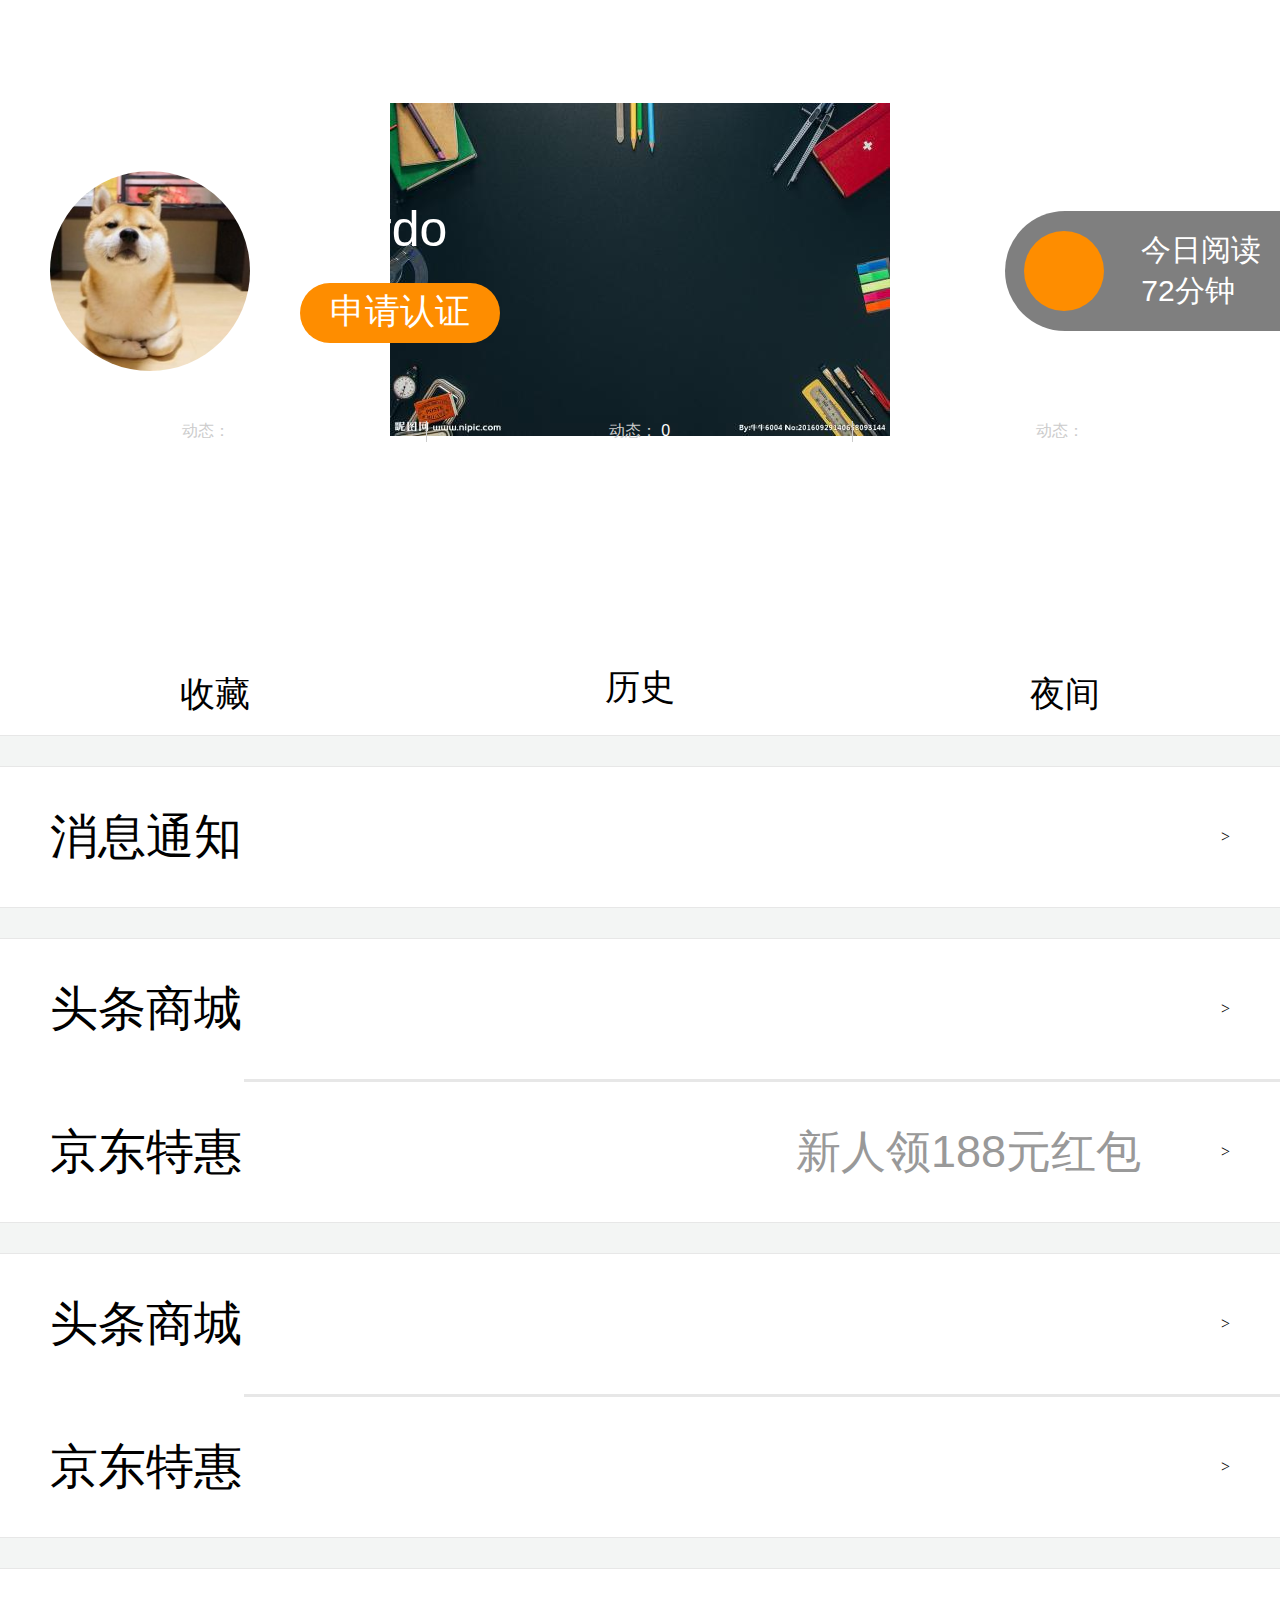
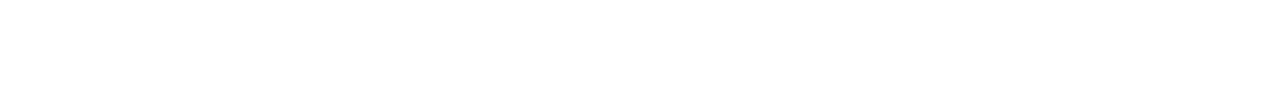
==== mine.html @ b3bd71fa "blog" ====
<!doctype html>
<html lang="en">
<head>
    <meta charset="UTF-8">
    <meta name="viewport"
          content="width=device-width, user-scalable=no, initial-scale=1.0, maximum-scale=1.0, minimum-scale=1.0">
    <meta http-equiv="X-UA-Compatible" content="ie=edge">
    <title>Document</title>
    <link rel="stylesheet" href="css/mine.css">
    <link rel="stylesheet" href="css/base.css">
    <link rel="stylesheet" href="css/swiper.min.css">
    <script src="js/jquery-3.3.1.js"></script>
    <script src="js/rem.js"></script>
</head>
<script>
    $('.return').click(function () {
        go(-1)
    })
</script>
<body>
<header>
    <div class="return">
        <i class="iconfont iconreturn">&#xe647;</i>
    </div>
    <div class="touxiang">
        <div class="touxiang-left">
            <div class="touxiang-pic">
                <img src="img/tx.jpg" alt="">
            </div>
            <div class="name">
                <div class="nametop">weirdo</div>
                <div class="namebott">
                    <p>申请认证</p>
                </div>
            </div>
        </div>
        <div class="touxiangright">
            <div class="read">
                <div class="readleft">
                    <div class="readbg">
                        <i class="iconfont">&#xe60a; </i>
                    </div>
                </div>
                <div class="readright">
                    <p>今日阅读</p>
                    <p>72分钟</p>
                </div>
            </div>
        </div>
    </div>
    <div class="head-bot">
        <div class="head-li">
            <span class="p1">动态：</span>
            <span class="s1">0</span>
        </div>
        <div class="head-li">
            <span class="p1">动态：</span>
            <span class="s1">0</span>
        </div>
        <div class="head-li">
            <span class="p1">动态：</span>
            <span class="s1">0</span>
        </div>
    </div>
</header>
<div class="history">
    <div class="histhree">
        <i class="iconfont souc">&#xe78c;</i>
        <p> 收藏</p>
    </div>
    <div class="histhree">
        <i class="iconfont his">&#xe6c7;</i>
        <p> 历史</p>
    </div>
    <div class="histhree">
        <i class="iconfont enening">&#xe662;</i>
        <p> 夜间</p>
    </div>
</div>
<div class="fen"></div>
<div class="fenbott">
    <div class="mess">消息通知</div>
    <div class="lt">&gt;</div>
</div>
<div class="fen"></div>
<div class="fenbott">
    <div class="mess">头条商城</div>
    <div class="lt">&gt;</div>
</div>
<div class="lis"></div>
<div class="fenbott">
    <div class="mess">京东特惠</div>
    <div class="fenbott-right">
        <p>新人领188元红包</p>
        <div class="lt">&gt;</div>
    </div>
</div>
<div class="fen"></div>
<div class="fenbott">
    <div class="mess">头条商城</div>
    <div class="lt">&gt;</div>
</div>
<div class="lis"></div>
<div class="fenbott">
    <div class="mess">京东特惠</div>
    <div class="lt">&gt;</div>
</div>
<div class="fen"></div>
<div class="fenbott"></div>


</body>
</html>
---- css/mine.css ----
@charset "UTF-8";
@font-face {
  font-family: 'iconfont';  /* project id 591011 */
  src: url('https://at.alicdn.com/t/font_591011_emibkkuobomeu3di.eot');
  src: url('https://at.alicdn.com/t/font_591011_emibkkuobomeu3di.eot?#iefix') format('embedded-opentype'),
  url('https://at.alicdn.com/t/font_591011_emibkkuobomeu3di.woff') format('woff'),
  url('https://at.alicdn.com/t/font_591011_emibkkuobomeu3di.ttf') format('truetype'),
  url('https://at.alicdn.com/t/font_591011_emibkkuobomeu3di.svg#iconfont') format('svg');
}

.iconfont {
  font-family: 'iconfont';
}
i{
  font-style: normal;
}
header {
  width: 100%;
  height: 5.38rem;
  overflow: hidden;
  /*background: rgba(0, 0, 0, 0.4);*/
  background: url('../img/b1.jpg') no-repeat center center;
}
.return{
  margin-left: 0.5rem;
  margin-top: 0.2rem;
}
.iconreturn{
  font-size: 0.8rem;
  color: #fff;
}
.touxiang {
  width: 100%;
  height: 2rem;
  margin-top: 0.6rem;
  display: flex;
  justify-content: space-between;
}
.touxiang-left {
  width: 4.5rem;
  height: 2rem;
  display: flex;
  justify-content: space-between;
  align-items: center;
  margin-left: 0.5rem;
}
.touxiang-pic {
  width: 2rem;
  height: 2rem;
  border-radius: 100%;
  overflow: hidden;
  /*background: red;*/
}
.touxiang img{
  width: 100%;
}
.touxiangright {
  width: 2.75rem;
  height: 2rem;
  display: flex;
  justify-content: space-between;
  align-items: center;
  overflow: hidden;
}

.nametop {
  font-size: 0.5rem;
  color: #fff;
}

.namebott {
  height: 0.6rem;
  width: 2rem;
  border-radius: 0.5rem;
  background: #fe8d00;
  overflow: hidden;
  margin-top: 0.25rem;
}

.namebott > p {
  font-size: 0.35rem;
  color: #fff;
  text-align: center;
  margin-top: 0.05rem;
}

.read {
  width: 3rem;
  height: 1.2rem;
  background: rgba(0, 0, 0, 0.5);
  border-radius: 1.5rem 0 0 1.5rem;
  display: flex;
  justify-content: space-around;
  align-items: center;
}

.readleft {
  width: 0.8rem;
  height: 0.8rem;
  color: #fff;
  font-size: 0.4rem;
  border-radius: 100%;
  background: #fe8d00;
}
.readbg>i{
  color: #fff;
  font-size: 0.6rem;
  margin-left: 0.08rem;
}
.readright > p {
  color: #fff;
  font-size: 0.3rem;
}
.head-bot{
  width: 100%;
  /*background: #fff;*/
  display: flex;
  margin-top: 0.5rem;
}
.head-li{
  width: calc(100%/3);
  border-right: 0.01rem solid #ccc;
  text-align: center;
  box-sizing: border-box;
}
.head-li:last-child{
  border: none;
}
.p1{
  color: #ccc;
}
.s1{
  color: #fff;
}
.history {
  width: 100%;
  height: 1.97rem;
  background: #fff;
  display: flex;
  justify-content: space-around;
  align-items: center;
}

.histhree {
  text-align: center;
}

.histhree > p {
  font-size: 0.35rem;
}

.mess {
  font-size: 0.48rem;
}

.histhree > i {
  font-size: 1rem;
  color: #fa9b2f;
}

.histhree > .his {
  display: block;
  margin-bottom: 0.1rem;
  font-size: 0.8rem;
  color: #f45d86;
}

.histhree > .enening {
  color: #6f92f8;
}

.fen {
  width: 100%;
  height: 0.3rem;
  background: #f3f5f4;
  border-top: 0.01rem solid #e7e7e7;
  border-bottom: 0.01rem solid #e7e7e7;
}

.fenbott {
  width: 100%;
  height: 1.4rem;
  display: flex;
  justify-content: space-between;
  align-items: center;
  padding-left: 0.5rem;
  padding-right: 0.5rem;
  box-sizing: border-box;
}

.fenbott > .lt {
  font-family: '宋体';
}

.lis {
  width: 10.36rem;
  height: 0.03rem;
  float: right;
  background: #e7e7e7;
}

.fenbott > .fenbott-right {
  display: flex;
  justify-content: space-between;
  align-items: center;
}

.fenbott > .fenbott-right > .lt {
  font-family: '宋体';
  margin-left: 0.8rem;
}

.fenbott > .fenbott-right > p {
  font-size: 0.45rem;
  color: #999999;
}
---- css/base.css ----
*{
	margin: 0;
	padding: 0;
	list-style: none;
	font-size: 16px;
	font-family: "微软雅黑","宋体",sans-serif;
	-webkit-tap-highlight-color: rgba(0, 0, 0, 0);
}
a{
	text-decoration: none;
}
body{
	background: #fff;
}
img{
	border: none;
}
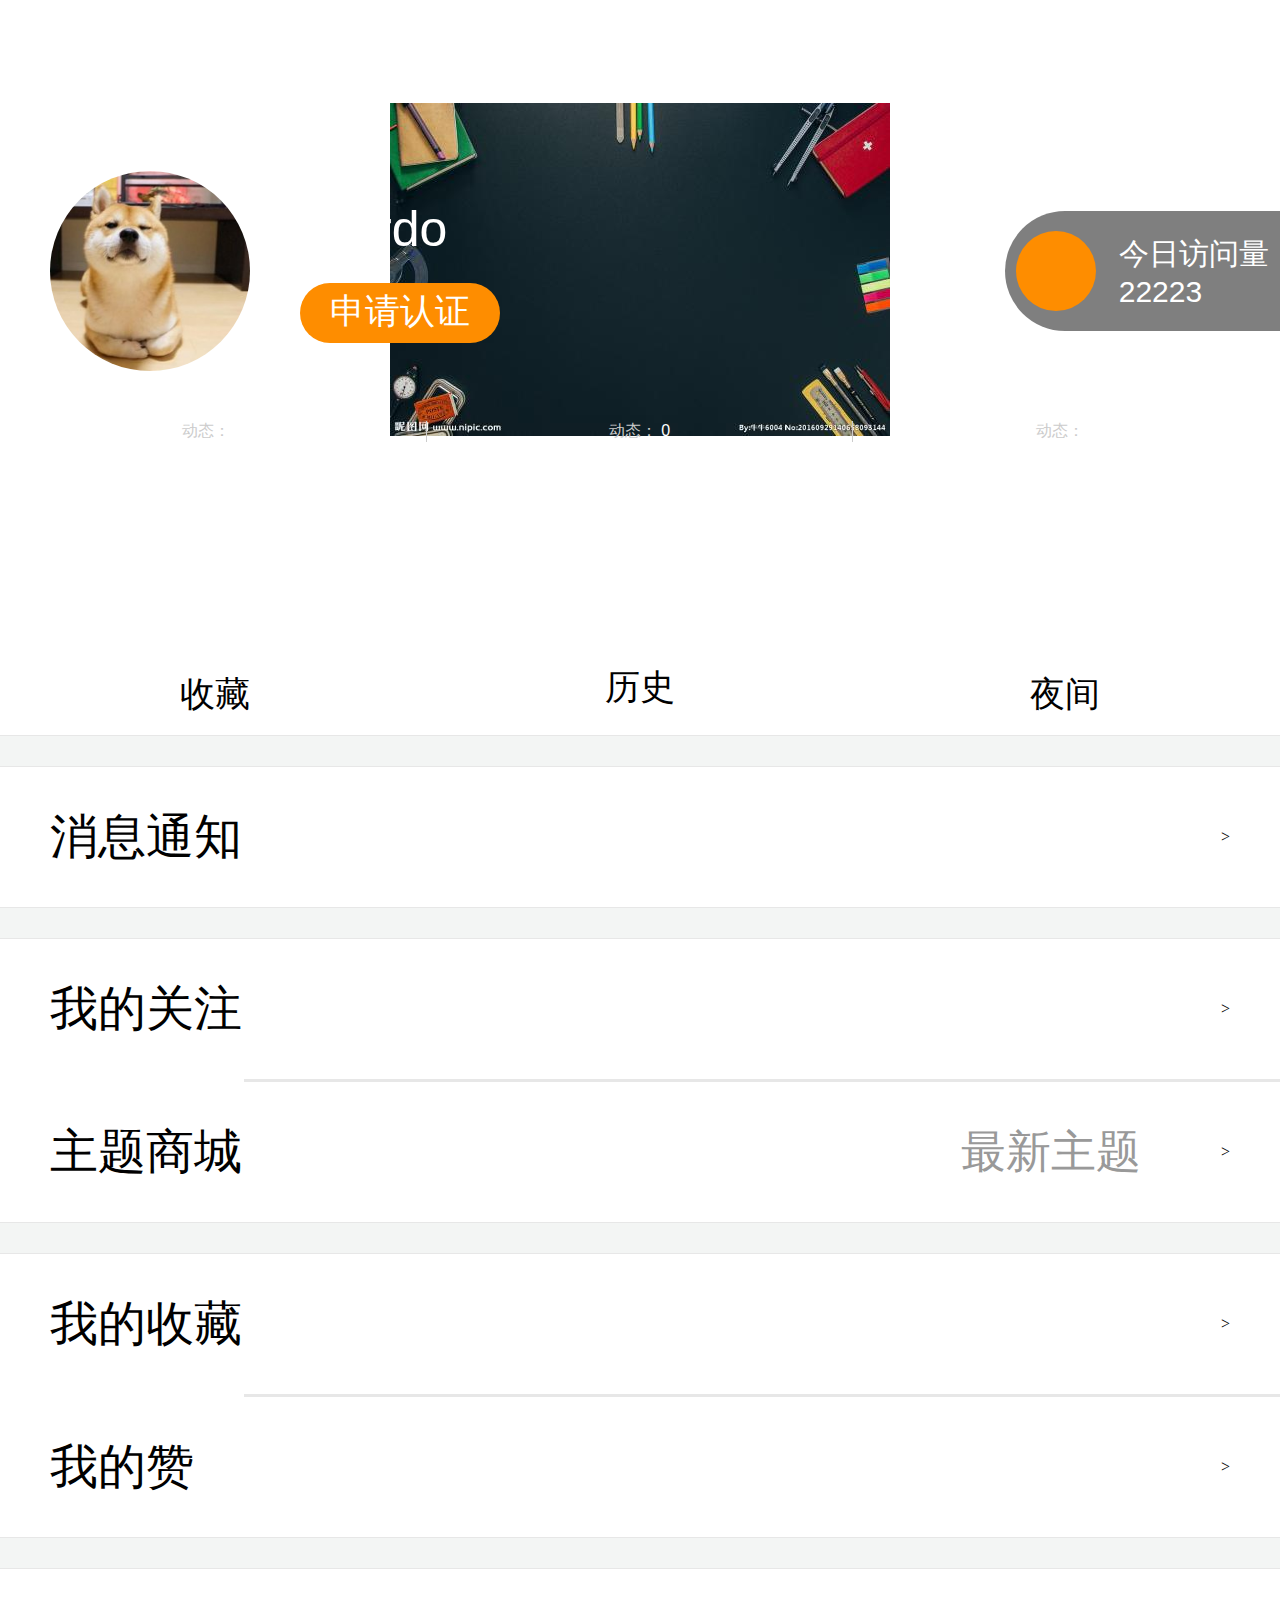
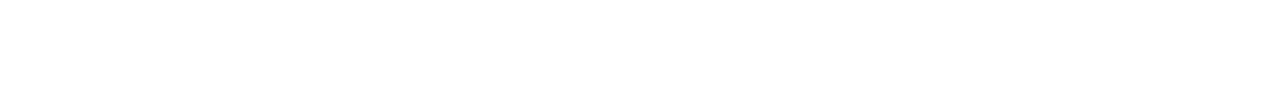
==== commit e9e4911b: "blog" ====
--- a/mine.html
+++ b/mine.html
@@ -19,9 +19,9 @@
 </script>
 <body>
 <header>
-    <div class="return">
+    <a href="index.html" class="return">
         <i class="iconfont iconreturn">&#xe647;</i>
-    </div>
+    </a>
     <div class="touxiang">
         <div class="touxiang-left">
             <div class="touxiang-pic">
@@ -42,8 +42,8 @@
                     </div>
                 </div>
                 <div class="readright">
-                    <p>今日阅读</p>
-                    <p>72分钟</p>
+                    <p>今日访问量</p>
+                    <p>22223</p>
                 </div>
             </div>
         </div>
@@ -84,25 +84,25 @@
 </div>
 <div class="fen"></div>
 <div class="fenbott">
-    <div class="mess">头条商城</div>
+    <div class="mess">我的关注</div>
     <div class="lt">&gt;</div>
 </div>
 <div class="lis"></div>
 <div class="fenbott">
-    <div class="mess">京东特惠</div>
+    <div class="mess">主题商城</div>
     <div class="fenbott-right">
-        <p>新人领188元红包</p>
+        <p>最新主题</p>
         <div class="lt">&gt;</div>
     </div>
 </div>
 <div class="fen"></div>
 <div class="fenbott">
-    <div class="mess">头条商城</div>
+    <div class="mess">我的收藏</div>
     <div class="lt">&gt;</div>
 </div>
 <div class="lis"></div>
 <div class="fenbott">
-    <div class="mess">京东特惠</div>
+    <div class="mess">我的赞</div>
     <div class="lt">&gt;</div>
 </div>
 <div class="fen"></div>
--- a/css/mine.css
+++ b/css/mine.css
@@ -22,6 +22,7 @@
   background: url('../img/b1.jpg') no-repeat center center;
 }
 .return{
+  display: block;
   margin-left: 0.5rem;
   margin-top: 0.2rem;
 }
